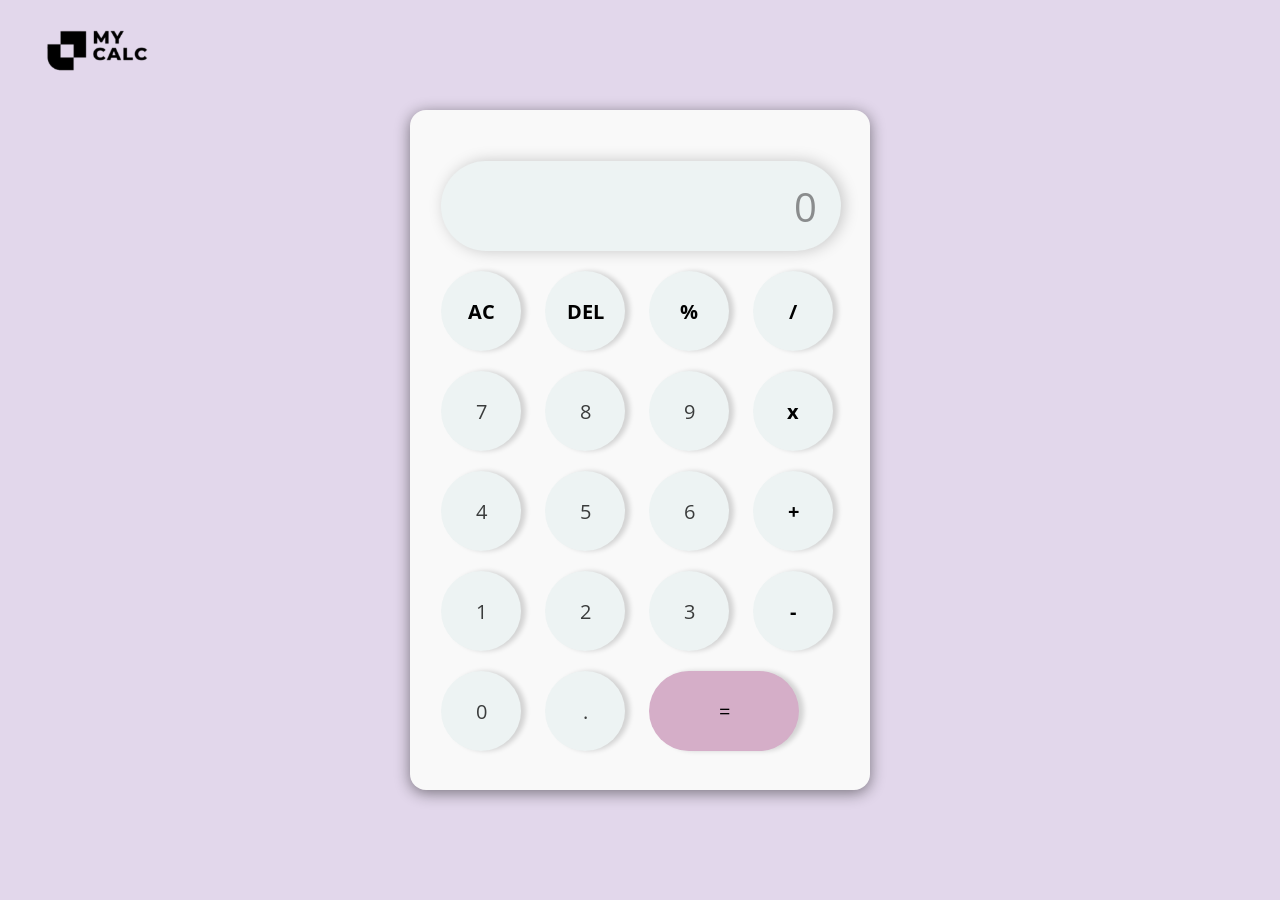
==== index.html @ 433752e7 "First Calculate Full Source Code" ====
<!DOCTYPE html>
<html lang="en">

<head>
    <meta charset="UTF-8">
    <meta name="viewport" content="width=device-width, initial-scale=1.0">
    <title>Calculate - MyCalc</title>
    <link rel="icon" href="images/logo.jpg">
    <link rel="stylesheet" href="style.css">
</head>

<body>
    <div>
        <div class="logo">
            <img src="images/logo.png" alt="logo">
        </div>
    </div>
    <div class="calculate">
        <input type="text" placeholder="0" id="inputBox">
        <div>
            <button class="operator">AC</button>
            <button class="operator">DEL</button>
            <button class="operator">%</button>
            <button class="operator">/</button>
        </div>
        <div>
            <button>7</button>
            <button>8</button>
            <button>9</button>
            <button class="operator">x</button>
        </div>
        <div>
            <button>4</button>
            <button>5</button>
            <button>6</button>
            <button class="operator">+</button>
        </div>
        <div>
            <button>1</button>
            <button>2</button>
            <button>3</button>
            <button class="operator">-</button>
        </div>
        <div>
            <!-- <button>00</button> -->
            <button>0</button>
            <button>.</button>
            <button class="equalBtn">=</button>
        </div>
    </div>

    <script src="script.js"></script>
</body>

</html>
---- style.css ----
@import url('https://fonts.googleapis.com/css2?family=Open+Sans:ital,wght@0,300..800;1,300..800&display=swap');

* {
    margin: 0;
    padding: 0;
    box-sizing: border-box;
    font-family: "Open Sans", sans-serif;
}

body {
    width: 100%;
    height: 100vh;
    display: flex;
    justify-content: center;
    align-items: center;
    background: #e2d7eb;
    overflow-x: hidden;
    position: relative;

    /* background: linear-gradient(#420D19, #F6BAD6, #F1D3DF, #792b3c); */
}

.logo {
    position: absolute;
    top: -30px;
    left: -20px;
}

.logo img {
    width: 250px;
    /* chỉnh to nhỏ ở đây */
    height: auto;
}

.calculate {
    border: 1px, solid, #00000000;
    border-radius: 16px;
    padding: 20px;
    background: #F9F9F9;
    box-shadow: 0px 3px 15px #01000079;
}

input {
    width: 320px;
    height: 80px;
    border: none;
    padding: 24px;
    margin: 10px;
    margin-top: 30px;
    color: #8A8C8D;
    background: #EDF3F3;
    /* background: transparent; */
    font-size: 40px;
    text-align: right;
    border-radius: 50px;
    box-shadow: 3px 0px 15px #00000034;
    cursor: pointer;
    outline: none;
    /* loại bỏ viền khi nhập input */
}

input::placeholder {
    color: #8A8C8D
}

button {
    border: none;
    width: 60px;
    height: 60px;
    margin: 10px;
    border-radius: 50%;
    background: #EDF3F3;
    color: rgba(8, 8, 8, 0.781);
    font-size: 20px;
    box-shadow: 5px 0px 5px #00000027;
    cursor: pointer;
}

button:hover {
    background: #dda1af;
    color: #ffffff;
}

.equalBtn {
    background: #D5AEC8;
    color: black;
    width: 150px;
    border-radius: 40px;

}

.operator {
    color: black;
    font-weight: bold
}

@media only screen and (min-width: 769px) {
    .calculate{
        width: 460px;
        height: 680px;
    }
    input{
        width: 400px;
        height: 90px;
    }
    button{
        width: 80px;
        height: 80px;
        margin: 10px;
    }
}
@media only screen and (max-width: 426px){
    .calculate{
        margin-top: 30px;
        width: 380px;
        height: 570px;
    }
    input{
        width: 300px;
        height: 70px;
    }
    button{
        width: 55px;
        height: 55px;
        margin: 10px;
    }
}
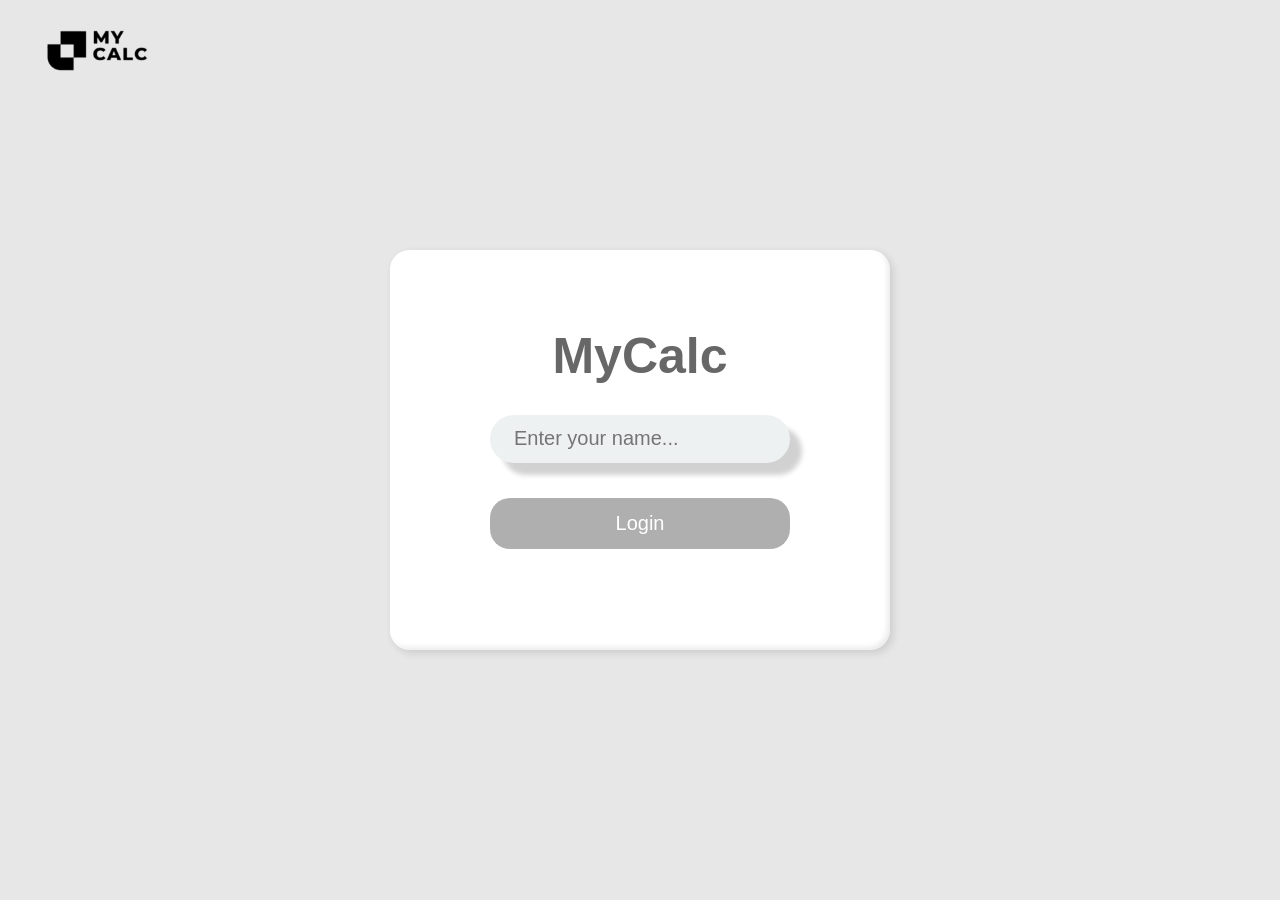
==== commit b875d6fb: "Calculate with new functions" ====
--- a/index.html
+++ b/index.html
@@ -4,52 +4,36 @@
 <head>
     <meta charset="UTF-8">
     <meta name="viewport" content="width=device-width, initial-scale=1.0">
-    <title>Calculate - MyCalc</title>
+    <title>Document</title>
     <link rel="icon" href="images/logo.jpg">
-    <link rel="stylesheet" href="style.css">
+    <link rel="stylesheet" href="login.css">
 </head>
 
-<body>
+<body class="gender">
     <div>
         <div class="logo">
             <img src="images/logo.png" alt="logo">
         </div>
     </div>
-    <div class="calculate">
-        <input type="text" placeholder="0" id="inputBox">
-        <div>
-            <button class="operator">AC</button>
-            <button class="operator">DEL</button>
-            <button class="operator">%</button>
-            <button class="operator">/</button>
+    <!-- style="background: url('images/bg3.jpg') center/cover no-repeat fixed;" -->
+    <div class="login">
+        <h1>MyCalc</h1>
+        <div class="box-user-name">
+            <input class="input-user" type="text" id="user-name" placeholder="Enter your name...">
         </div>
-        <div>
-            <button>7</button>
-            <button>8</button>
-            <button>9</button>
-            <button class="operator">x</button>
-        </div>
-        <div>
-            <button>4</button>
-            <button>5</button>
-            <button>6</button>
-            <button class="operator">+</button>
-        </div>
-        <div>
-            <button>1</button>
-            <button>2</button>
-            <button>3</button>
-            <button class="operator">-</button>
-        </div>
-        <div>
-            <!-- <button>00</button> -->
-            <button>0</button>
-            <button>.</button>
-            <button class="equalBtn">=</button>
+        <div class="btn">
+            <button onclick="sendData()">Login</button>
         </div>
     </div>
 
-    <script src="script.js"></script>
+    <script src="login.js"></script>
 </body>
 
-</html>+</html>
+<!-- <video autoplay muted loop playsinline class="background-video">
+        <source src="audio/videobg.mp4" type="video/mp4">
+    </video>
+
+    <div class="content">
+        <h1>Welcome</h1>
+    </div> -->
--- a/login.css
+++ b/login.css
@@ -0,0 +1,105 @@
+
+* {
+    margin: 0;
+    padding: 0;
+    box-sizing: border-box;
+    font-family: "Open Sans", sans-serif;
+}
+body{
+    overflow-x: hidden;
+    width: 100%;
+    height: 100vh;
+    display: flex;
+    justify-content: center;
+    align-items: center;
+    background: #6c6c6c28;
+    position: relative;
+}
+.logo {
+    position: absolute;
+    top: -30px;
+    left: -20px;
+}
+
+.logo img {
+    width: 250px;
+    /* chỉnh to nhỏ ở đây */
+    height: auto;
+}
+.login{
+    display: flex; 
+    flex-direction: column;
+    justify-content: center;
+    align-items: center;
+    border: 1px, solid, black;
+    border: none;
+    box-shadow: inset 0px 3px 15px #01000079;
+    border-radius: 20px;
+    padding: 20px;
+    width: 500px;
+    height: 400px;
+    background: rgb(255, 255, 255);
+    backdrop-filter: blur(15px);
+    -webkit-backdrop-filter: blur(15px);
+    /* box-shadow:  0px 8px 32px rgba(0, 0, 0, 0.288); */
+    box-shadow:
+                inset 2px 2px 4px rgba(255,255,255,0.9),
+                inset -3px -3px 5px rgba(0,0,0,0.08),
+                3px 3px 8px rgba(0,0,0,0.12);
+    
+}
+input {
+    width: 300px;
+    height: 35px;
+    border: none;
+    padding: 24px;
+    margin: 10px;
+    margin-top: 30px;
+    color: #8A8C8D;
+    background: #eef1f1;
+    /* background: transparent; */
+    font-size: 20px;
+    border-radius: 50px;
+    box-shadow:
+                12px 12px 5px rgba(0,0,0,0.18),
+                -10px -10px 20px rgba(255,255,255,0.9);
+    /* box-shadow: inset -10px -10px 25px 0 #FFFFFF 90%;
+    box-shadow: inset 4px 4px 8px #5e5e5e01; */
+
+    cursor: pointer;
+    outline: none;
+    /* loại bỏ viền khi nhập input */
+}
+input::placeholder{
+    font-size: 20px;
+    text-align: left;
+
+}
+button{
+    margin: 25px;
+    display: block;  /* dễ căn giữa cho "book now" biến phần tử thành một "khối" riêng, chiếm một dòng. */
+    width: 300px;
+    padding: 14px;
+    border: none;
+    border-radius: 20px;
+    background: #8c8c8cb1;
+    color: white;
+    font-size: 20px;
+    cursor: pointer;
+    transition: 0.3s;
+    cursor: pointer;
+}
+button:hover {
+    background: #3f3f3e;
+    color: #ffffff;
+}
+
+h1{
+    color: rgba(0, 0, 0, 0.596);
+    font-size: 50px;
+}
+@media only screen and (max-width: 426px){
+    .login{
+        width: 400px;
+    }
+}
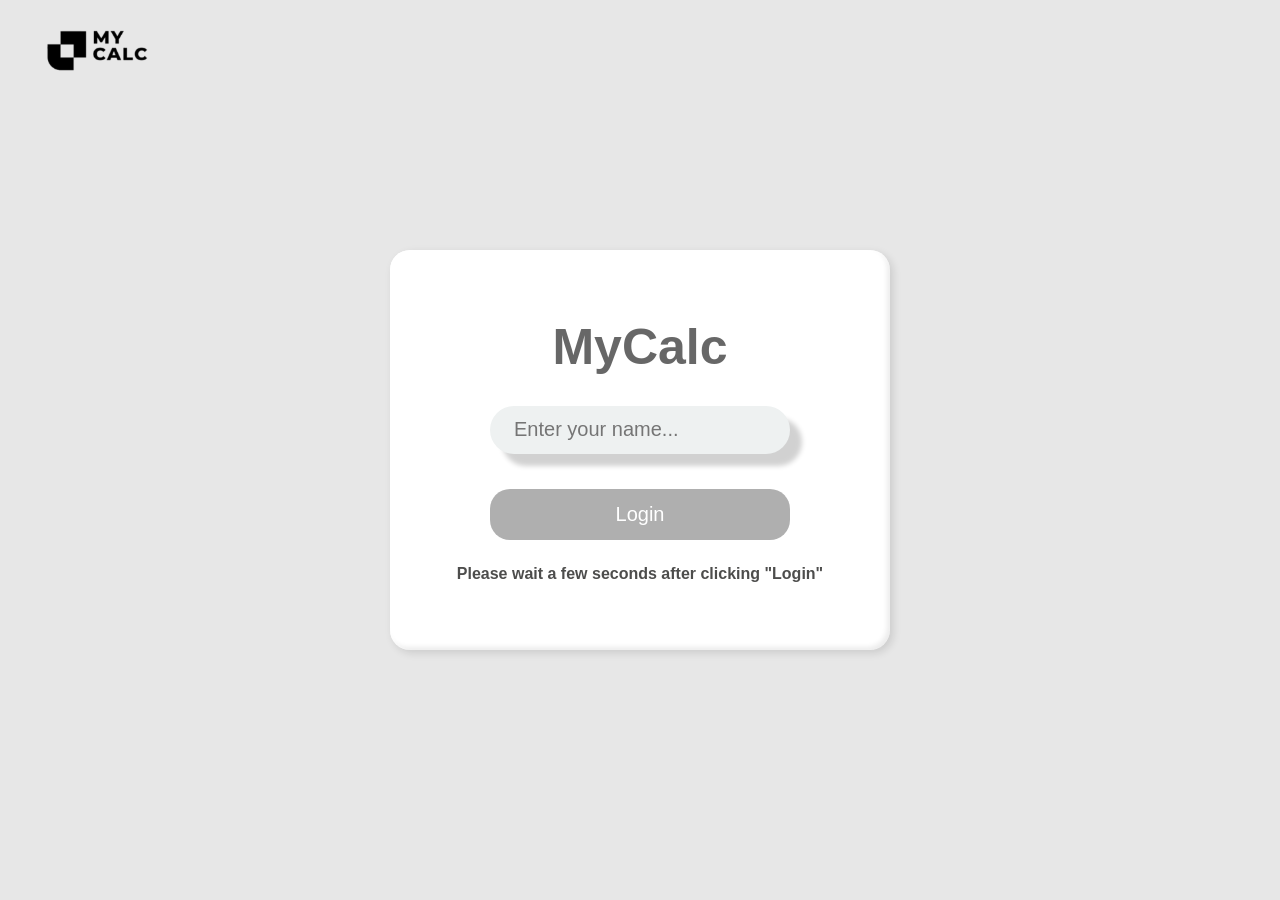
==== commit 99786aff: "Calculate-Login Full Source Code" ====
--- a/index.html
+++ b/index.html
@@ -24,6 +24,8 @@
         <div class="btn">
             <button onclick="sendData()">Login</button>
         </div>
+        <h4 style="color: #3f3f3eec;">Please wait a few seconds after clicking <b>"Login"</b></h4>
+            
     </div>
 
     <script src="login.js"></script>
--- a/login.css
+++ b/login.css
@@ -102,4 +102,9 @@
     .login{
         width: 400px;
     }
+    .login h4{
+        font-size: 15px;
+        text-align: center;
+    }
+
 }
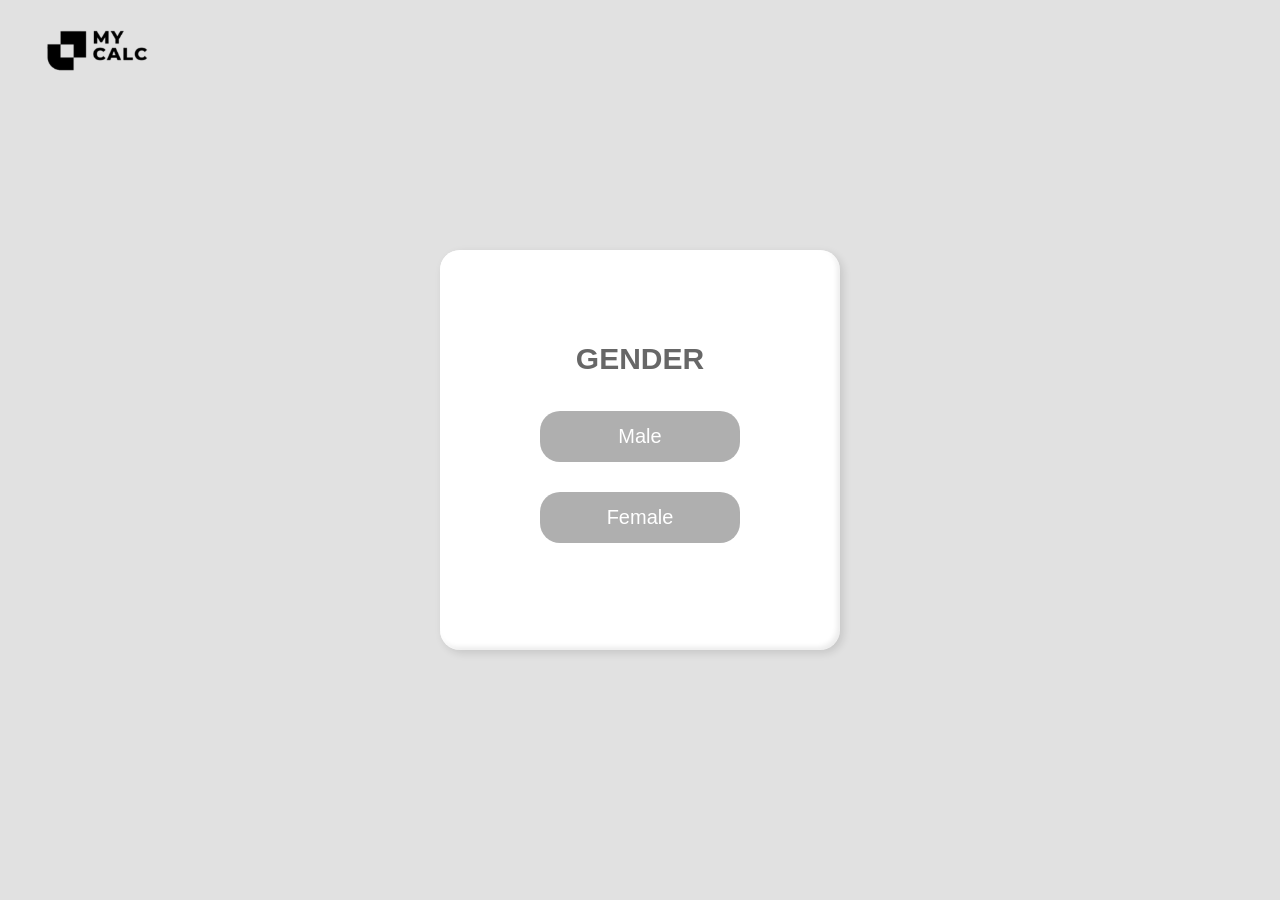
==== commit 02965bfa: "Calculate-MyCalc x4 Full Source Code" ====
--- a/index.html
+++ b/index.html
@@ -4,38 +4,22 @@
 <head>
     <meta charset="UTF-8">
     <meta name="viewport" content="width=device-width, initial-scale=1.0">
+    <link rel="icon" href="images/logo.jpg">
+    <link rel="stylesheet" href="gender.css">
     <title>Document</title>
-    <link rel="icon" href="images/logo.jpg">
-    <link rel="stylesheet" href="login.css">
 </head>
 
-<body class="gender">
+<body>
     <div>
         <div class="logo">
             <img src="images/logo.png" alt="logo">
         </div>
     </div>
-    <!-- style="background: url('images/bg3.jpg') center/cover no-repeat fixed;" -->
-    <div class="login">
-        <h1>MyCalc</h1>
-        <div class="box-user-name">
-            <input class="input-user" type="text" id="user-name" placeholder="Enter your name...">
-        </div>
-        <div class="btn">
-            <button onclick="sendData()">Login</button>
-        </div>
-        <h4 style="color: #3f3f3eec;">Please wait a few seconds after clicking <b>"Login"</b></h4>
-            
+    <div class="gender">
+        <h2>GENDER</h2>
+        <a href="male.html"><button>Male</button></a>
+        <a href="female.html"><button>Female</button></a>
     </div>
-
-    <script src="login.js"></script>
 </body>
 
-</html>
-<!-- <video autoplay muted loop playsinline class="background-video">
-        <source src="audio/videobg.mp4" type="video/mp4">
-    </video>
-
-    <div class="content">
-        <h1>Welcome</h1>
-    </div> -->+</html>
--- a/gender.css
+++ b/gender.css
@@ -0,0 +1,74 @@
+* {
+    margin: 0;
+    padding: 0;
+    box-sizing: border-box;
+    font-family: "Open Sans", sans-serif;
+}
+body{
+    overflow-x: hidden;
+    width: 100%;
+    height: 100vh;
+    display: flex;
+    justify-content: center;
+    align-items: center;
+    background: #46464628;
+    position: relative;
+}
+.logo {
+    position: absolute;
+    top: -30px;
+    left: -20px;
+}
+
+.logo img {
+    width: 250px;
+    /* chỉnh to nhỏ ở đây */
+    height: auto;
+}
+.gender{
+    display: flex; 
+    flex-direction: column;
+    justify-content: center;
+    align-items: center;
+    border: 1px, solid, black;
+    border: none;
+    box-shadow: inset 0px 3px 15px #01000079;
+    border-radius: 20px;
+    padding: 20px;
+    width: 400px;
+    height: 400px;
+    background: rgb(255, 255, 255);
+    backdrop-filter: blur(15px);
+    -webkit-backdrop-filter: blur(15px);
+    /* box-shadow:  0px 8px 32px rgba(0, 0, 0, 0.288); */
+    box-shadow:
+                inset 2px 2px 4px rgba(255,255,255,0.9),
+                inset -3px -3px 5px rgba(0,0,0,0.08),
+                3px 3px 8px rgba(0,0,0,0.12);
+}
+h2{
+    color: rgba(0, 0, 0, 0.596);
+    font-size: 30px;
+    margin-bottom: 20px;
+}
+button{
+    margin: 15px;
+    display: block;  /* dễ căn giữa cho "book now" biến phần tử thành một "khối" riêng, chiếm một dòng. */
+    width: 200px;
+    padding: 14px;
+    border: none;
+    border-radius: 20px;
+    background: #8c8c8cb1;
+    color: white;
+    font-size: 20px;
+    cursor: pointer;
+    transition: 0.3s;
+    cursor: pointer;
+}
+a{
+     text-decoration: none;
+}
+button:hover {
+    background: #3f3f3e;
+    color: #ffffff;
+}
